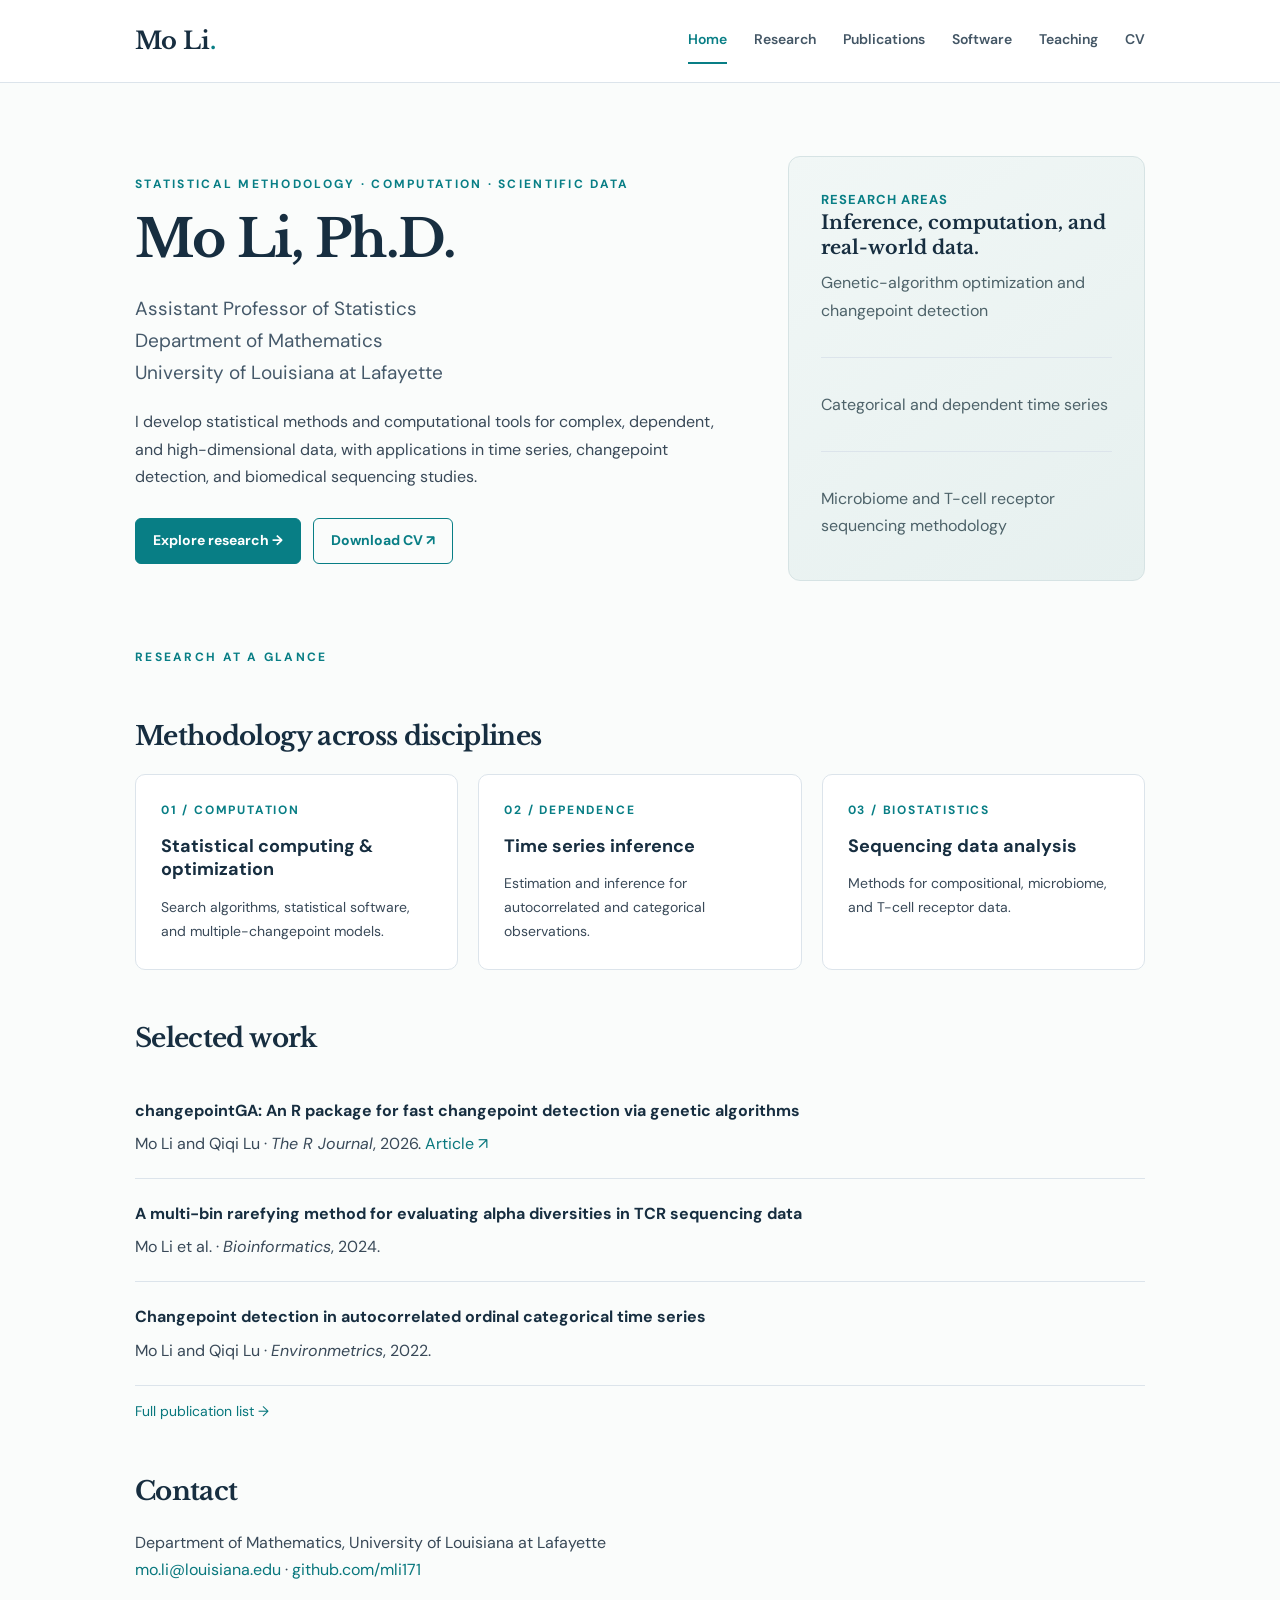
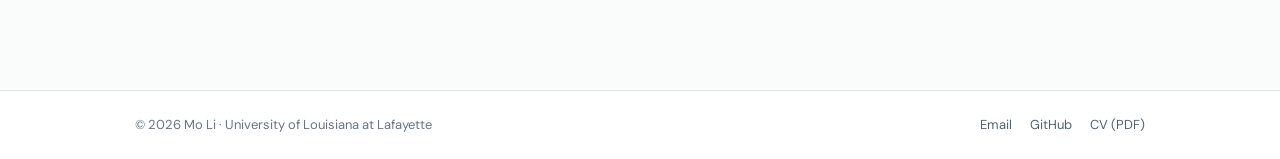
==== index.html @ ffdc17a4 "Add files via upload" ====
<!doctype html><html lang="en"><head><meta charset="utf-8"><meta name="viewport" content="width=device-width, initial-scale=1"><meta name="description" content="Mo Li, Assistant Professor of Statistics, computational statistics, changepoint detection, time series and biostatistics."><meta name="theme-color" content="#152738"><title>Home | Mo Li</title><link rel="stylesheet" href="assets/style.css"></head><body><a class="skip" href="#content">Skip to content</a><header class="site-header"><div class="wrap header-inner"><a class="wordmark" href="index.html">Mo Li<span class="wordmark-dot">.</span></a><nav aria-label="Main navigation"><a href="index.html" aria-current="page" class="active">Home</a><a href="research.html" >Research</a><a href="publications.html" >Publications</a><a href="software.html" >Software</a><a href="teaching.html" >Teaching</a><a href="cv.html" >CV</a></nav></div></header><main id="content" class="wrap main"><section class="hero"><div><div class="eyebrow">Statistical methodology · computation · scientific data</div><h1>Mo Li, Ph.D.</h1><p class="intro">Assistant Professor of Statistics<br>Department of Mathematics<br>University of Louisiana at Lafayette</p><p>I develop statistical methods and computational tools for complex, dependent, and high-dimensional data, with applications in time series, changepoint detection, and biomedical sequencing studies.</p><div class="btn-row"><a class="btn" href="research.html">Explore research →</a><a class="btn btn-outline" href="assets/Mo_Li_CV.pdf">Download CV ↗</a></div></div><aside class="hero-panel"><div class="subtle">Research areas</div><h3>Inference, computation, and real-world data.</h3><p>Genetic-algorithm optimization and changepoint detection</p><hr class="rule"><p>Categorical and dependent time series</p><hr class="rule"><p>Microbiome and T-cell receptor sequencing methodology</p></aside></section><section><div class="eyebrow">Research at a glance</div><h2>Methodology across disciplines</h2><div class="cols"><div class="feature"><p class="index">01 / COMPUTATION</p><h3>Statistical computing & optimization</h3><p>Search algorithms, statistical software, and multiple-changepoint models.</p></div><div class="feature"><p class="index">02 / DEPENDENCE</p><h3>Time series inference</h3><p>Estimation and inference for autocorrelated and categorical observations.</p></div><div class="feature"><p class="index">03 / BIOSTATISTICS</p><h3>Sequencing data analysis</h3><p>Methods for compositional, microbiome, and T-cell receptor data.</p></div></div></section><section><h2>Selected work</h2><div class="paper"><strong>changepointGA: An R package for fast changepoint detection via genetic algorithms</strong><p>Mo Li and Qiqi Lu · <em>The R Journal</em>, 2026. <a href="https://journal.r-project.org/articles/RJ-2026-058/">Article ↗</a></p></div><div class="paper"><strong>A multi-bin rarefying method for evaluating alpha diversities in TCR sequencing data</strong><p>Mo Li et al. · <em>Bioinformatics</em>, 2024.</p></div><div class="paper"><strong>Changepoint detection in autocorrelated ordinal categorical time series</strong><p>Mo Li and Qiqi Lu · <em>Environmetrics</em>, 2022.</p></div><p class="small"><a href="publications.html">Full publication list →</a></p></section><section><h2>Contact</h2><p>Department of Mathematics, University of Louisiana at Lafayette<br><a href="mailto:mo.li@louisiana.edu">mo.li@louisiana.edu</a> · <a href="https://github.com/mli171">github.com/mli171</a></p></section></main><footer class="footer"><div class="wrap footer-inner"><div>© 2026 Mo Li · University of Louisiana at Lafayette</div><div><a href="mailto:mo.li@louisiana.edu">Email</a><a href="https://github.com/mli171">GitHub</a><a href="assets/Mo_Li_CV.pdf">CV (PDF)</a></div></div></footer></body></html>
---- assets/style.css ----
@import url('https://fonts.googleapis.com/css2?family=DM+Sans:wght@400;500;600;700&family=Libre+Baskerville:wght@400;700&display=swap');:root{--ink:#172e40;--body:#394958;--muted:#647588;--line:#dce4eb;--accent:#087e85;--bg:#fafcfb;--pale:#eaf4f3}*{box-sizing:border-box}html{scroll-behavior:smooth}body{margin:0;background:var(--bg);color:var(--body);font-family:'DM Sans',-apple-system,BlinkMacSystemFont,'Segoe UI',sans-serif;line-height:1.7;font-size:16px}a{color:#08777d;text-decoration:none}a:hover{text-decoration:underline}.wrap{max-width:1070px;margin:auto;padding-left:30px;padding-right:30px}.site-header{background:#fff;border-bottom:1px solid var(--line)}.header-inner{display:flex;align-items:center;justify-content:space-between;gap:25px;min-height:82px}.wordmark{font-family:'Libre Baskerville',Georgia,serif;color:var(--ink);font-size:24px;font-weight:bold;white-space:nowrap}.wordmark-dot{color:var(--accent)}nav{display:flex;flex-wrap:wrap;gap:27px}nav a{color:#435665;font-size:14px;font-weight:600;padding:10px 0;border-bottom:2px solid transparent}nav a.active{color:var(--accent);border-color:var(--accent)}.skip{position:absolute;left:-9999px}.skip:focus{left:10px;top:10px;background:white;padding:10px;z-index:5}.main{min-height:70vh;padding-top:68px;padding-bottom:90px}h1,h2,h3{color:var(--ink);line-height:1.3}h1,h2{font-family:'Libre Baskerville',Georgia,serif}h1{font-size:clamp(33px,4.1vw,52px);letter-spacing:-.035em;margin:12px 0 18px}h2{font-size:26px;letter-spacing:-.025em;margin:52px 0 20px}h3{font-size:18px;margin:0 0 7px;font-weight:700}.eyebrow{color:var(--accent);text-transform:uppercase;letter-spacing:.19em;font-size:12px;font-weight:700}.intro{font-size:19px;max-width:740px;color:#45596a}.hero{display:grid;grid-template-columns:1.7fr 1fr;gap:46px;align-items:center;margin:5px 0 66px}.hero-panel{border-radius:12px;border:1px solid #d6e3e4;background:linear-gradient(145deg,#f1f7f6,#e6f0ef);padding:32px}.hero-panel h3{font-family:'Libre Baskerville',Georgia,serif;font-size:19px}.hero-panel p{margin:9px 0;color:#4d6269}.hero-panel .subtle{font-size:13px;letter-spacing:.08em;text-transform:uppercase;color:var(--accent);font-weight:700}.btn-row{display:flex;gap:12px;flex-wrap:wrap;margin-top:28px}.btn{display:inline-block;border:1px solid var(--accent);border-radius:6px;background:var(--accent);color:white;font-weight:700;padding:10px 17px;font-size:14px}.btn:hover{color:white;background:#065b61;text-decoration:none}.btn-outline{background:transparent;color:var(--accent)}.btn-outline:hover{color:white}.cols{display:grid;grid-template-columns:repeat(3,1fr);gap:20px}.feature,.project{background:white;border:1px solid var(--line);border-radius:10px;padding:25px}.feature h3{font-size:18px}.feature p{font-size:14px;margin-bottom:0}.feature .index{color:var(--accent);font-size:12px;letter-spacing:.15em;font-weight:bold;margin:0 0 15px}.paper{padding:21px 0;border-bottom:1px solid var(--line)}.paper:first-child{border-top:1px solid var(--line)}.paper strong{color:var(--ink)}.paper p{margin:6px 0 0}.paper .meta,.meta{color:var(--muted);font-size:14px}.tag{display:inline-block;border:1px solid #c7dddd;color:#236c6b;border-radius:4px;padding:1px 7px;font-size:11px;font-weight:700;vertical-align:middle;letter-spacing:.02em;margin-left:6px}.section-note{max-width:790px}.info-grid{display:grid;grid-template-columns:repeat(2,1fr);gap:18px}.info-grid .project p{margin-bottom:0}.small{font-size:14px}.kicker{border-left:3px solid var(--accent);padding:4px 0 4px 17px;margin:32px 0;color:#405968}.list-clean{padding-left:21px}.list-clean li{margin-bottom:10px}.course-table{width:100%;border-collapse:collapse;text-align:left}.course-table th{color:var(--ink);background:#ecf3f3;font-size:13px}.course-table td,.course-table th{border-bottom:1px solid var(--line);padding:12px 15px;vertical-align:top}.course-table td{font-size:14px}.course-table td:last-child{white-space:nowrap}.footer{border-top:1px solid var(--line);background:white;color:var(--muted);font-size:13px}.footer-inner{display:flex;justify-content:space-between;gap:20px;flex-wrap:wrap;padding-top:23px;padding-bottom:23px}.footer-inner>div:last-child{display:flex;gap:18px}.footer a{color:#4e6474}.rule{border:0;border-top:1px solid var(--line);margin:33px 0}.callout{border-left:3px solid var(--accent);padding:10px 18px;background:var(--pale);font-size:14px}.overline{font-weight:700;color:var(--ink);margin-bottom:0}.page-title{margin-bottom:12px}article{max-width:850px}@media(max-width:790px){.header-inner{display:block;padding-top:18px;padding-bottom:8px}.header-inner nav{gap:15px;margin-top:10px}.hero{grid-template-columns:1fr}.cols{grid-template-columns:1fr}.info-grid{grid-template-columns:1fr}.main{padding-top:42px}.wrap{padding-left:20px;padding-right:20px}.footer-inner{display:block}.footer-inner>div:last-child{margin-top:8px}.course-table td,.course-table th{padding:9px 7px}.hero{gap:18px}}@media print{nav,.footer,.btn-row{display:none}.main{padding-top:20px}}
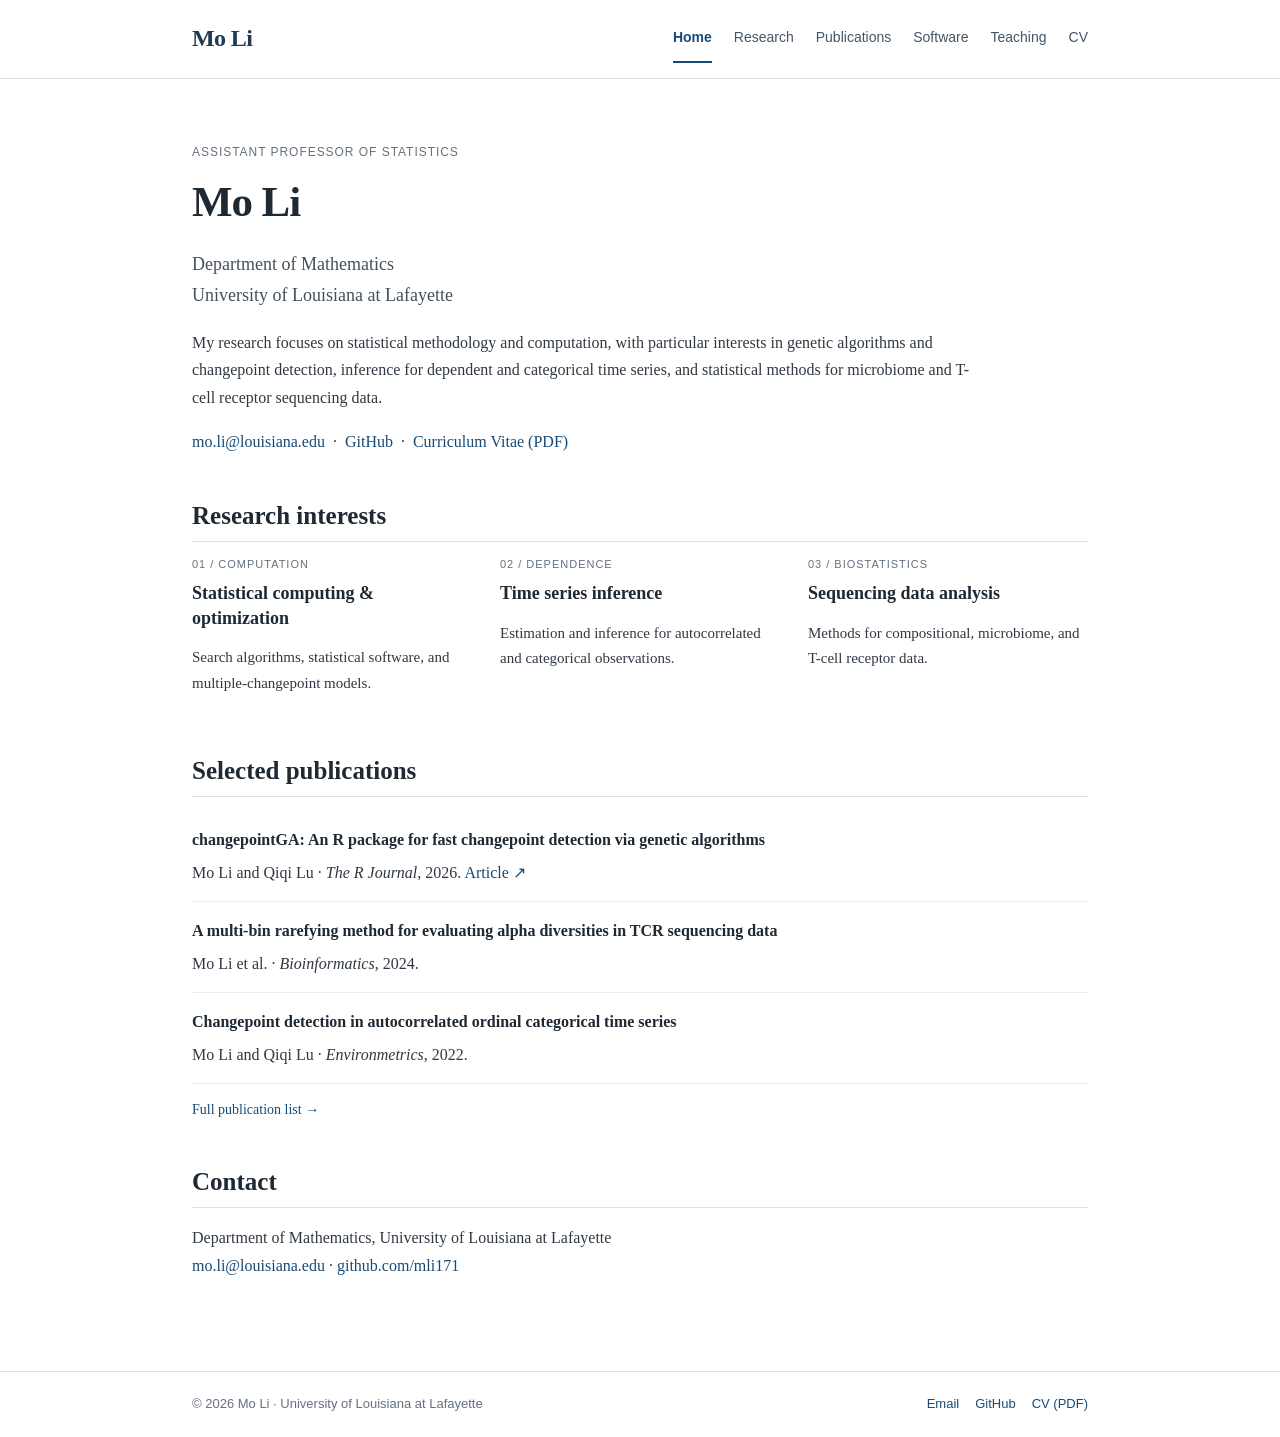
==== commit 95ee5402: "Add files via upload" ====
--- a/index.html
+++ b/index.html
@@ -1 +1 @@
-<!doctype html><html lang="en"><head><meta charset="utf-8"><meta name="viewport" content="width=device-width, initial-scale=1"><meta name="description" content="Mo Li, Assistant Professor of Statistics, computational statistics, changepoint detection, time series and biostatistics."><meta name="theme-color" content="#152738"><title>Home | Mo Li</title><link rel="stylesheet" href="assets/style.css"></head><body><a class="skip" href="#content">Skip to content</a><header class="site-header"><div class="wrap header-inner"><a class="wordmark" href="index.html">Mo Li<span class="wordmark-dot">.</span></a><nav aria-label="Main navigation"><a href="index.html" aria-current="page" class="active">Home</a><a href="research.html" >Research</a><a href="publications.html" >Publications</a><a href="software.html" >Software</a><a href="teaching.html" >Teaching</a><a href="cv.html" >CV</a></nav></div></header><main id="content" class="wrap main"><section class="hero"><div><div class="eyebrow">Statistical methodology · computation · scientific data</div><h1>Mo Li, Ph.D.</h1><p class="intro">Assistant Professor of Statistics<br>Department of Mathematics<br>University of Louisiana at Lafayette</p><p>I develop statistical methods and computational tools for complex, dependent, and high-dimensional data, with applications in time series, changepoint detection, and biomedical sequencing studies.</p><div class="btn-row"><a class="btn" href="research.html">Explore research →</a><a class="btn btn-outline" href="assets/Mo_Li_CV.pdf">Download CV ↗</a></div></div><aside class="hero-panel"><div class="subtle">Research areas</div><h3>Inference, computation, and real-world data.</h3><p>Genetic-algorithm optimization and changepoint detection</p><hr class="rule"><p>Categorical and dependent time series</p><hr class="rule"><p>Microbiome and T-cell receptor sequencing methodology</p></aside></section><section><div class="eyebrow">Research at a glance</div><h2>Methodology across disciplines</h2><div class="cols"><div class="feature"><p class="index">01 / COMPUTATION</p><h3>Statistical computing & optimization</h3><p>Search algorithms, statistical software, and multiple-changepoint models.</p></div><div class="feature"><p class="index">02 / DEPENDENCE</p><h3>Time series inference</h3><p>Estimation and inference for autocorrelated and categorical observations.</p></div><div class="feature"><p class="index">03 / BIOSTATISTICS</p><h3>Sequencing data analysis</h3><p>Methods for compositional, microbiome, and T-cell receptor data.</p></div></div></section><section><h2>Selected work</h2><div class="paper"><strong>changepointGA: An R package for fast changepoint detection via genetic algorithms</strong><p>Mo Li and Qiqi Lu · <em>The R Journal</em>, 2026. <a href="https://journal.r-project.org/articles/RJ-2026-058/">Article ↗</a></p></div><div class="paper"><strong>A multi-bin rarefying method for evaluating alpha diversities in TCR sequencing data</strong><p>Mo Li et al. · <em>Bioinformatics</em>, 2024.</p></div><div class="paper"><strong>Changepoint detection in autocorrelated ordinal categorical time series</strong><p>Mo Li and Qiqi Lu · <em>Environmetrics</em>, 2022.</p></div><p class="small"><a href="publications.html">Full publication list →</a></p></section><section><h2>Contact</h2><p>Department of Mathematics, University of Louisiana at Lafayette<br><a href="mailto:mo.li@louisiana.edu">mo.li@louisiana.edu</a> · <a href="https://github.com/mli171">github.com/mli171</a></p></section></main><footer class="footer"><div class="wrap footer-inner"><div>© 2026 Mo Li · University of Louisiana at Lafayette</div><div><a href="mailto:mo.li@louisiana.edu">Email</a><a href="https://github.com/mli171">GitHub</a><a href="assets/Mo_Li_CV.pdf">CV (PDF)</a></div></div></footer></body></html>+<!doctype html><html lang="en"><head><meta charset="utf-8"><meta name="viewport" content="width=device-width, initial-scale=1"><meta name="description" content="Mo Li, Assistant Professor of Statistics, computational statistics, changepoint detection, time series and biostatistics."><meta name="theme-color" content="#ffffff"><title>Home | Mo Li</title><link rel="stylesheet" href="assets/style.css"></head><body><a class="skip" href="#content">Skip to content</a><header class="site-header"><div class="wrap header-inner"><a class="wordmark" href="index.html">Mo Li<span class="wordmark-dot">.</span></a><nav aria-label="Main navigation"><a href="index.html" aria-current="page" class="active">Home</a><a href="research.html" >Research</a><a href="publications.html" >Publications</a><a href="software.html" >Software</a><a href="teaching.html" >Teaching</a><a href="cv.html" >CV</a></nav></div></header><main id="content" class="wrap main"><section class="hero"><p class="eyebrow">Assistant Professor of Statistics</p><h1>Mo Li</h1><p class="intro">Department of Mathematics<br>University of Louisiana at Lafayette</p><p>My research focuses on statistical methodology and computation, with particular interests in genetic algorithms and changepoint detection, inference for dependent and categorical time series, and statistical methods for microbiome and T-cell receptor sequencing data.</p><p><a href="mailto:mo.li@louisiana.edu">mo.li@louisiana.edu</a> &nbsp;·&nbsp; <a href="https://github.com/mli171">GitHub</a> &nbsp;·&nbsp; <a href="assets/Mo_Li_CV.pdf">Curriculum Vitae (PDF)</a></p></section><section><h2>Research interests</h2><div class="cols"><div class="feature"><p class="index">01 / COMPUTATION</p><h3>Statistical computing & optimization</h3><p>Search algorithms, statistical software, and multiple-changepoint models.</p></div><div class="feature"><p class="index">02 / DEPENDENCE</p><h3>Time series inference</h3><p>Estimation and inference for autocorrelated and categorical observations.</p></div><div class="feature"><p class="index">03 / BIOSTATISTICS</p><h3>Sequencing data analysis</h3><p>Methods for compositional, microbiome, and T-cell receptor data.</p></div></div></section><section><h2>Selected publications</h2><div class="paper"><strong>changepointGA: An R package for fast changepoint detection via genetic algorithms</strong><p>Mo Li and Qiqi Lu · <em>The R Journal</em>, 2026. <a href="https://journal.r-project.org/articles/RJ-2026-058/">Article ↗</a></p></div><div class="paper"><strong>A multi-bin rarefying method for evaluating alpha diversities in TCR sequencing data</strong><p>Mo Li et al. · <em>Bioinformatics</em>, 2024.</p></div><div class="paper"><strong>Changepoint detection in autocorrelated ordinal categorical time series</strong><p>Mo Li and Qiqi Lu · <em>Environmetrics</em>, 2022.</p></div><p class="small"><a href="publications.html">Full publication list →</a></p></section><section><h2>Contact</h2><p>Department of Mathematics, University of Louisiana at Lafayette<br><a href="mailto:mo.li@louisiana.edu">mo.li@louisiana.edu</a> · <a href="https://github.com/mli171">github.com/mli171</a></p></section></main><footer class="footer"><div class="wrap footer-inner"><div>© 2026 Mo Li · University of Louisiana at Lafayette</div><div><a href="mailto:mo.li@louisiana.edu">Email</a><a href="https://github.com/mli171">GitHub</a><a href="assets/Mo_Li_CV.pdf">CV (PDF)</a></div></div></footer></body></html>
--- a/assets/style.css
+++ b/assets/style.css
@@ -1 +1,3 @@
-@import url('https://fonts.googleapis.com/css2?family=DM+Sans:wght@400;500;600;700&family=Libre+Baskerville:wght@400;700&display=swap');:root{--ink:#172e40;--body:#394958;--muted:#647588;--line:#dce4eb;--accent:#087e85;--bg:#fafcfb;--pale:#eaf4f3}*{box-sizing:border-box}html{scroll-behavior:smooth}body{margin:0;background:var(--bg);color:var(--body);font-family:'DM Sans',-apple-system,BlinkMacSystemFont,'Segoe UI',sans-serif;line-height:1.7;font-size:16px}a{color:#08777d;text-decoration:none}a:hover{text-decoration:underline}.wrap{max-width:1070px;margin:auto;padding-left:30px;padding-right:30px}.site-header{background:#fff;border-bottom:1px solid var(--line)}.header-inner{display:flex;align-items:center;justify-content:space-between;gap:25px;min-height:82px}.wordmark{font-family:'Libre Baskerville',Georgia,serif;color:var(--ink);font-size:24px;font-weight:bold;white-space:nowrap}.wordmark-dot{color:var(--accent)}nav{display:flex;flex-wrap:wrap;gap:27px}nav a{color:#435665;font-size:14px;font-weight:600;padding:10px 0;border-bottom:2px solid transparent}nav a.active{color:var(--accent);border-color:var(--accent)}.skip{position:absolute;left:-9999px}.skip:focus{left:10px;top:10px;background:white;padding:10px;z-index:5}.main{min-height:70vh;padding-top:68px;padding-bottom:90px}h1,h2,h3{color:var(--ink);line-height:1.3}h1,h2{font-family:'Libre Baskerville',Georgia,serif}h1{font-size:clamp(33px,4.1vw,52px);letter-spacing:-.035em;margin:12px 0 18px}h2{font-size:26px;letter-spacing:-.025em;margin:52px 0 20px}h3{font-size:18px;margin:0 0 7px;font-weight:700}.eyebrow{color:var(--accent);text-transform:uppercase;letter-spacing:.19em;font-size:12px;font-weight:700}.intro{font-size:19px;max-width:740px;color:#45596a}.hero{display:grid;grid-template-columns:1.7fr 1fr;gap:46px;align-items:center;margin:5px 0 66px}.hero-panel{border-radius:12px;border:1px solid #d6e3e4;background:linear-gradient(145deg,#f1f7f6,#e6f0ef);padding:32px}.hero-panel h3{font-family:'Libre Baskerville',Georgia,serif;font-size:19px}.hero-panel p{margin:9px 0;color:#4d6269}.hero-panel .subtle{font-size:13px;letter-spacing:.08em;text-transform:uppercase;color:var(--accent);font-weight:700}.btn-row{display:flex;gap:12px;flex-wrap:wrap;margin-top:28px}.btn{display:inline-block;border:1px solid var(--accent);border-radius:6px;background:var(--accent);color:white;font-weight:700;padding:10px 17px;font-size:14px}.btn:hover{color:white;background:#065b61;text-decoration:none}.btn-outline{background:transparent;color:var(--accent)}.btn-outline:hover{color:white}.cols{display:grid;grid-template-columns:repeat(3,1fr);gap:20px}.feature,.project{background:white;border:1px solid var(--line);border-radius:10px;padding:25px}.feature h3{font-size:18px}.feature p{font-size:14px;margin-bottom:0}.feature .index{color:var(--accent);font-size:12px;letter-spacing:.15em;font-weight:bold;margin:0 0 15px}.paper{padding:21px 0;border-bottom:1px solid var(--line)}.paper:first-child{border-top:1px solid var(--line)}.paper strong{color:var(--ink)}.paper p{margin:6px 0 0}.paper .meta,.meta{color:var(--muted);font-size:14px}.tag{display:inline-block;border:1px solid #c7dddd;color:#236c6b;border-radius:4px;padding:1px 7px;font-size:11px;font-weight:700;vertical-align:middle;letter-spacing:.02em;margin-left:6px}.section-note{max-width:790px}.info-grid{display:grid;grid-template-columns:repeat(2,1fr);gap:18px}.info-grid .project p{margin-bottom:0}.small{font-size:14px}.kicker{border-left:3px solid var(--accent);padding:4px 0 4px 17px;margin:32px 0;color:#405968}.list-clean{padding-left:21px}.list-clean li{margin-bottom:10px}.course-table{width:100%;border-collapse:collapse;text-align:left}.course-table th{color:var(--ink);background:#ecf3f3;font-size:13px}.course-table td,.course-table th{border-bottom:1px solid var(--line);padding:12px 15px;vertical-align:top}.course-table td{font-size:14px}.course-table td:last-child{white-space:nowrap}.footer{border-top:1px solid var(--line);background:white;color:var(--muted);font-size:13px}.footer-inner{display:flex;justify-content:space-between;gap:20px;flex-wrap:wrap;padding-top:23px;padding-bottom:23px}.footer-inner>div:last-child{display:flex;gap:18px}.footer a{color:#4e6474}.rule{border:0;border-top:1px solid var(--line);margin:33px 0}.callout{border-left:3px solid var(--accent);padding:10px 18px;background:var(--pale);font-size:14px}.overline{font-weight:700;color:var(--ink);margin-bottom:0}.page-title{margin-bottom:12px}article{max-width:850px}@media(max-width:790px){.header-inner{display:block;padding-top:18px;padding-bottom:8px}.header-inner nav{gap:15px;margin-top:10px}.hero{grid-template-columns:1fr}.cols{grid-template-columns:1fr}.info-grid{grid-template-columns:1fr}.main{padding-top:42px}.wrap{padding-left:20px;padding-right:20px}.footer-inner{display:block}.footer-inner>div:last-child{margin-top:8px}.course-table td,.course-table th{padding:9px 7px}.hero{gap:18px}}@media print{nav,.footer,.btn-row{display:none}.main{padding-top:20px}}
+/* Classic, typography-first academic faculty homepage. No frameworks or external fonts. */
+:root{--ink:#1e2933;--text:#303943;--muted:#65717e;--line:#dee3e8;--link:#174b77;--bg:#fff}
+*{box-sizing:border-box}html{scroll-behavior:smooth}body{margin:0;background:var(--bg);color:var(--text);font:16px/1.72 Georgia,"Times New Roman",serif}a{color:var(--link);text-decoration:none}a:hover{text-decoration:underline}a:focus-visible{outline:2px solid #234f78;outline-offset:3px}.wrap{max-width:960px;margin:auto;padding:0 32px}.site-header{background:#fff;border-bottom:1px solid var(--line)}.header-inner{display:flex;align-items:center;justify-content:space-between;gap:24px;min-height:78px}.wordmark{font:600 24px/1.3 Georgia,serif;letter-spacing:-.025em;color:#203b53}.wordmark-dot{display:none}nav{display:flex;flex-wrap:wrap;gap:22px}nav a{font:14px/1.4 -apple-system,BlinkMacSystemFont,"Segoe UI",Arial,sans-serif;color:#455666;padding:13px 0;border-bottom:2px solid transparent}nav a.active{color:var(--link);border-color:var(--link);font-weight:600}.skip{position:absolute;left:-9999px}.skip:focus{left:12px;top:12px;padding:8px;background:#fff;z-index:2}.main{min-height:70vh;padding-top:52px;padding-bottom:76px}h1,h2,h3{color:var(--ink);font-family:Georgia,"Times New Roman",serif;font-weight:600;line-height:1.35}h1{font-size:39px;letter-spacing:-.025em;margin:4px 0 14px}h2{font-size:25px;margin:43px 0 14px;padding-bottom:8px;border-bottom:1px solid var(--line)}h3{font-size:18px;margin:0 0 8px}.eyebrow{color:var(--muted);font:12px/1.5 -apple-system,BlinkMacSystemFont,"Segoe UI",Arial,sans-serif;letter-spacing:.08em;text-transform:uppercase}.intro{font-size:18px;color:#43515d;max-width:780px}.hero{display:block;margin:0 0 44px;max-width:790px}.hero h1{font-size:43px}.hero p{max-width:780px}.hero-panel{margin-top:25px;border:0;border-top:1px solid var(--line);border-radius:0;background:transparent;padding:18px 0 0}.hero-panel h3{font-size:18px}.hero-panel p{display:inline;margin-right:14px;font-size:14px}.hero-panel p:not(:last-child):after{content:" · ";color:#999;margin-left:14px}.hero-panel .subtle{display:none}.hero-panel .rule{display:none}.btn-row{display:flex;flex-wrap:wrap;gap:18px;margin-top:20px}.btn{display:inline-block;border:0;border-bottom:1px solid var(--link);border-radius:0;background:transparent;color:var(--link);font:15px/1.6 -apple-system,BlinkMacSystemFont,"Segoe UI",Arial,sans-serif;padding:0 0 2px}.btn:hover,.btn-outline:hover{background:transparent;color:var(--link)}.cols{display:grid;grid-template-columns:repeat(3,1fr);gap:28px}.feature,.project{border:0;border-radius:0;background:transparent;padding:0}.feature h3{font-size:18px}.feature p,.project p{font-size:15px}.feature .index{color:var(--muted);font:11px/1.5 -apple-system,BlinkMacSystemFont,"Segoe UI",Arial,sans-serif;letter-spacing:.09em;margin:0 0 9px}.paper{padding:15px 0;border-bottom:1px solid #e9ecf0}.paper:first-child{border-top:0}.paper strong{color:var(--ink);font-weight:600}.paper p{margin:5px 0 0}.meta,.paper .meta,.small{font-size:14px;color:var(--muted)}.tag{display:inline;border:0;border-radius:0;color:var(--muted);font:italic 13px Georgia,serif;margin-left:8px}.section-note{max-width:790px}.info-grid{display:grid;grid-template-columns:1fr 1fr;gap:32px 42px}.info-grid .project{border-bottom:1px solid var(--line);padding-bottom:20px}.info-grid .project h2{font-size:20px;border:0;margin:10px 0 8px;padding:0}.kicker{border-left:2px solid #bbc6cf;padding:3px 0 3px 16px;margin:28px 0}.list-clean{padding-left:22px}.list-clean li{margin-bottom:8px}.course-table{width:100%;border-collapse:collapse;text-align:left}.course-table th{font:600 13px -apple-system,BlinkMacSystemFont,"Segoe UI",Arial,sans-serif;color:var(--ink);background:#f7f8f9}.course-table td,.course-table th{border-bottom:1px solid var(--line);padding:11px 10px;vertical-align:top}.course-table td{font-size:14px}.course-table td:last-child{white-space:nowrap}.footer{border-top:1px solid var(--line);background:white;color:var(--muted);font:13px/1.6 -apple-system,BlinkMacSystemFont,"Segoe UI",Arial,sans-serif}.footer-inner{display:flex;justify-content:space-between;gap:20px;flex-wrap:wrap;padding-top:22px;padding-bottom:22px}.footer-inner>div:last-child{display:flex;gap:16px}.rule{border:0;border-top:1px solid var(--line);margin:24px 0}.callout{border-left:2px solid #9eaebb;padding:8px 16px;background:transparent;font-size:14px}.overline{font-weight:600;color:var(--ink)}article{max-width:850px}.page-title{margin-bottom:12px}@media(max-width:750px){.wrap{padding:0 20px}.header-inner{display:block;padding-top:18px;padding-bottom:10px}.header-inner nav{gap:14px;margin-top:9px}.main{padding-top:35px}.hero h1{font-size:36px}.cols,.info-grid{grid-template-columns:1fr;gap:19px}.course-table td,.course-table th{padding:8px 5px;font-size:12px}.footer-inner{display:block}.footer-inner>div:last-child{margin-top:8px}}@media print{nav,.footer,.btn-row{display:none}.main{padding-top:10px}}
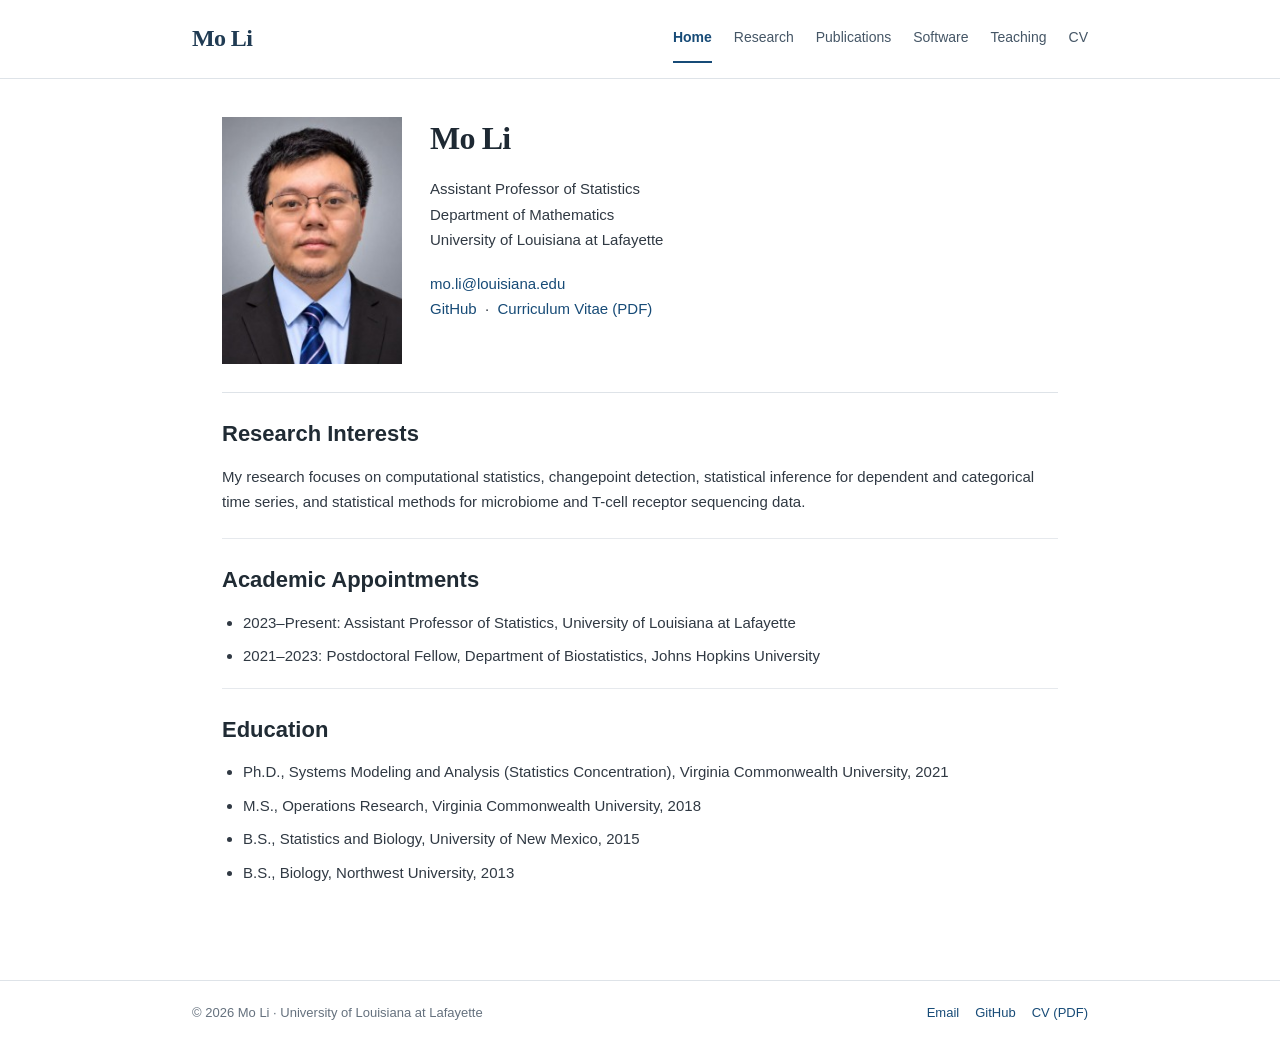
==== commit 214aacc1: "Add files via upload" ====
--- a/index.html
+++ b/index.html
@@ -1 +1,29 @@
-<!doctype html><html lang="en"><head><meta charset="utf-8"><meta name="viewport" content="width=device-width, initial-scale=1"><meta name="description" content="Mo Li, Assistant Professor of Statistics, computational statistics, changepoint detection, time series and biostatistics."><meta name="theme-color" content="#ffffff"><title>Home | Mo Li</title><link rel="stylesheet" href="assets/style.css"></head><body><a class="skip" href="#content">Skip to content</a><header class="site-header"><div class="wrap header-inner"><a class="wordmark" href="index.html">Mo Li<span class="wordmark-dot">.</span></a><nav aria-label="Main navigation"><a href="index.html" aria-current="page" class="active">Home</a><a href="research.html" >Research</a><a href="publications.html" >Publications</a><a href="software.html" >Software</a><a href="teaching.html" >Teaching</a><a href="cv.html" >CV</a></nav></div></header><main id="content" class="wrap main"><section class="hero"><p class="eyebrow">Assistant Professor of Statistics</p><h1>Mo Li</h1><p class="intro">Department of Mathematics<br>University of Louisiana at Lafayette</p><p>My research focuses on statistical methodology and computation, with particular interests in genetic algorithms and changepoint detection, inference for dependent and categorical time series, and statistical methods for microbiome and T-cell receptor sequencing data.</p><p><a href="mailto:mo.li@louisiana.edu">mo.li@louisiana.edu</a> &nbsp;·&nbsp; <a href="https://github.com/mli171">GitHub</a> &nbsp;·&nbsp; <a href="assets/Mo_Li_CV.pdf">Curriculum Vitae (PDF)</a></p></section><section><h2>Research interests</h2><div class="cols"><div class="feature"><p class="index">01 / COMPUTATION</p><h3>Statistical computing & optimization</h3><p>Search algorithms, statistical software, and multiple-changepoint models.</p></div><div class="feature"><p class="index">02 / DEPENDENCE</p><h3>Time series inference</h3><p>Estimation and inference for autocorrelated and categorical observations.</p></div><div class="feature"><p class="index">03 / BIOSTATISTICS</p><h3>Sequencing data analysis</h3><p>Methods for compositional, microbiome, and T-cell receptor data.</p></div></div></section><section><h2>Selected publications</h2><div class="paper"><strong>changepointGA: An R package for fast changepoint detection via genetic algorithms</strong><p>Mo Li and Qiqi Lu · <em>The R Journal</em>, 2026. <a href="https://journal.r-project.org/articles/RJ-2026-058/">Article ↗</a></p></div><div class="paper"><strong>A multi-bin rarefying method for evaluating alpha diversities in TCR sequencing data</strong><p>Mo Li et al. · <em>Bioinformatics</em>, 2024.</p></div><div class="paper"><strong>Changepoint detection in autocorrelated ordinal categorical time series</strong><p>Mo Li and Qiqi Lu · <em>Environmetrics</em>, 2022.</p></div><p class="small"><a href="publications.html">Full publication list →</a></p></section><section><h2>Contact</h2><p>Department of Mathematics, University of Louisiana at Lafayette<br><a href="mailto:mo.li@louisiana.edu">mo.li@louisiana.edu</a> · <a href="https://github.com/mli171">github.com/mli171</a></p></section></main><footer class="footer"><div class="wrap footer-inner"><div>© 2026 Mo Li · University of Louisiana at Lafayette</div><div><a href="mailto:mo.li@louisiana.edu">Email</a><a href="https://github.com/mli171">GitHub</a><a href="assets/Mo_Li_CV.pdf">CV (PDF)</a></div></div></footer></body></html>+<!doctype html><html lang="en"><head><meta charset="utf-8"><meta name="viewport" content="width=device-width, initial-scale=1"><meta name="description" content="Mo Li, Assistant Professor of Statistics, computational statistics, changepoint detection, time series and biostatistics."><meta name="theme-color" content="#ffffff"><title>Home | Mo Li</title><link rel="stylesheet" href="assets/style.css"></head><body><a class="skip" href="#content">Skip to content</a><header class="site-header"><div class="wrap header-inner"><a class="wordmark" href="index.html">Mo Li<span class="wordmark-dot">.</span></a><nav aria-label="Main navigation"><a href="index.html" aria-current="page" class="active">Home</a><a href="research.html" >Research</a><a href="publications.html" >Publications</a><a href="software.html" >Software</a><a href="teaching.html" >Teaching</a><a href="cv.html" >CV</a></nav></div></header><main id="content" class="wrap main faculty-home">
+<section class="faculty-intro">
+  <img class="faculty-photo" src="assets/profile.jpg" alt="Portrait of Mo Li" width="180" height="247">
+  <div class="faculty-profile">
+    <h1>Mo Li</h1>
+    <p>Assistant Professor of Statistics<br>
+       Department of Mathematics<br>
+       University of Louisiana at Lafayette</p>
+    <p><a href="mailto:mo.li@louisiana.edu">mo.li@louisiana.edu</a><br>
+       <a href="https://github.com/mli171">GitHub</a> &nbsp;·&nbsp;
+       <a href="assets/Mo_Li_CV.pdf">Curriculum Vitae (PDF)</a></p>
+  </div>
+</section>
+<section><h2>Research Interests</h2>
+<p>My research focuses on computational statistics, changepoint detection, statistical inference for dependent and categorical time series, and statistical methods for microbiome and T-cell receptor sequencing data.</p>
+</section>
+<section><h2>Academic Appointments</h2>
+<ul>
+<li>2023–Present: Assistant Professor of Statistics, University of Louisiana at Lafayette</li>
+<li>2021–2023: Postdoctoral Fellow, Department of Biostatistics, Johns Hopkins University</li>
+</ul></section>
+<section><h2>Education</h2>
+<ul>
+<li>Ph.D., Systems Modeling and Analysis (Statistics Concentration), Virginia Commonwealth University, 2021</li>
+<li>M.S., Operations Research, Virginia Commonwealth University, 2018</li>
+<li>B.S., Statistics and Biology, University of New Mexico, 2015</li>
+<li>B.S., Biology, Northwest University, 2013</li>
+</ul></section>
+</main><footer class="footer"><div class="wrap footer-inner"><div>© 2026 Mo Li · University of Louisiana at Lafayette</div><div><a href="mailto:mo.li@louisiana.edu">Email</a><a href="https://github.com/mli171">GitHub</a><a href="assets/Mo_Li_CV.pdf">CV (PDF)</a></div></div></footer></body></html>
--- a/assets/style.css
+++ b/assets/style.css
@@ -1,3 +1,19 @@
 /* Classic, typography-first academic faculty homepage. No frameworks or external fonts. */
 :root{--ink:#1e2933;--text:#303943;--muted:#65717e;--line:#dee3e8;--link:#174b77;--bg:#fff}
 *{box-sizing:border-box}html{scroll-behavior:smooth}body{margin:0;background:var(--bg);color:var(--text);font:16px/1.72 Georgia,"Times New Roman",serif}a{color:var(--link);text-decoration:none}a:hover{text-decoration:underline}a:focus-visible{outline:2px solid #234f78;outline-offset:3px}.wrap{max-width:960px;margin:auto;padding:0 32px}.site-header{background:#fff;border-bottom:1px solid var(--line)}.header-inner{display:flex;align-items:center;justify-content:space-between;gap:24px;min-height:78px}.wordmark{font:600 24px/1.3 Georgia,serif;letter-spacing:-.025em;color:#203b53}.wordmark-dot{display:none}nav{display:flex;flex-wrap:wrap;gap:22px}nav a{font:14px/1.4 -apple-system,BlinkMacSystemFont,"Segoe UI",Arial,sans-serif;color:#455666;padding:13px 0;border-bottom:2px solid transparent}nav a.active{color:var(--link);border-color:var(--link);font-weight:600}.skip{position:absolute;left:-9999px}.skip:focus{left:12px;top:12px;padding:8px;background:#fff;z-index:2}.main{min-height:70vh;padding-top:52px;padding-bottom:76px}h1,h2,h3{color:var(--ink);font-family:Georgia,"Times New Roman",serif;font-weight:600;line-height:1.35}h1{font-size:39px;letter-spacing:-.025em;margin:4px 0 14px}h2{font-size:25px;margin:43px 0 14px;padding-bottom:8px;border-bottom:1px solid var(--line)}h3{font-size:18px;margin:0 0 8px}.eyebrow{color:var(--muted);font:12px/1.5 -apple-system,BlinkMacSystemFont,"Segoe UI",Arial,sans-serif;letter-spacing:.08em;text-transform:uppercase}.intro{font-size:18px;color:#43515d;max-width:780px}.hero{display:block;margin:0 0 44px;max-width:790px}.hero h1{font-size:43px}.hero p{max-width:780px}.hero-panel{margin-top:25px;border:0;border-top:1px solid var(--line);border-radius:0;background:transparent;padding:18px 0 0}.hero-panel h3{font-size:18px}.hero-panel p{display:inline;margin-right:14px;font-size:14px}.hero-panel p:not(:last-child):after{content:" · ";color:#999;margin-left:14px}.hero-panel .subtle{display:none}.hero-panel .rule{display:none}.btn-row{display:flex;flex-wrap:wrap;gap:18px;margin-top:20px}.btn{display:inline-block;border:0;border-bottom:1px solid var(--link);border-radius:0;background:transparent;color:var(--link);font:15px/1.6 -apple-system,BlinkMacSystemFont,"Segoe UI",Arial,sans-serif;padding:0 0 2px}.btn:hover,.btn-outline:hover{background:transparent;color:var(--link)}.cols{display:grid;grid-template-columns:repeat(3,1fr);gap:28px}.feature,.project{border:0;border-radius:0;background:transparent;padding:0}.feature h3{font-size:18px}.feature p,.project p{font-size:15px}.feature .index{color:var(--muted);font:11px/1.5 -apple-system,BlinkMacSystemFont,"Segoe UI",Arial,sans-serif;letter-spacing:.09em;margin:0 0 9px}.paper{padding:15px 0;border-bottom:1px solid #e9ecf0}.paper:first-child{border-top:0}.paper strong{color:var(--ink);font-weight:600}.paper p{margin:5px 0 0}.meta,.paper .meta,.small{font-size:14px;color:var(--muted)}.tag{display:inline;border:0;border-radius:0;color:var(--muted);font:italic 13px Georgia,serif;margin-left:8px}.section-note{max-width:790px}.info-grid{display:grid;grid-template-columns:1fr 1fr;gap:32px 42px}.info-grid .project{border-bottom:1px solid var(--line);padding-bottom:20px}.info-grid .project h2{font-size:20px;border:0;margin:10px 0 8px;padding:0}.kicker{border-left:2px solid #bbc6cf;padding:3px 0 3px 16px;margin:28px 0}.list-clean{padding-left:22px}.list-clean li{margin-bottom:8px}.course-table{width:100%;border-collapse:collapse;text-align:left}.course-table th{font:600 13px -apple-system,BlinkMacSystemFont,"Segoe UI",Arial,sans-serif;color:var(--ink);background:#f7f8f9}.course-table td,.course-table th{border-bottom:1px solid var(--line);padding:11px 10px;vertical-align:top}.course-table td{font-size:14px}.course-table td:last-child{white-space:nowrap}.footer{border-top:1px solid var(--line);background:white;color:var(--muted);font:13px/1.6 -apple-system,BlinkMacSystemFont,"Segoe UI",Arial,sans-serif}.footer-inner{display:flex;justify-content:space-between;gap:20px;flex-wrap:wrap;padding-top:22px;padding-bottom:22px}.footer-inner>div:last-child{display:flex;gap:16px}.rule{border:0;border-top:1px solid var(--line);margin:24px 0}.callout{border-left:2px solid #9eaebb;padding:8px 16px;background:transparent;font-size:14px}.overline{font-weight:600;color:var(--ink)}article{max-width:850px}.page-title{margin-bottom:12px}@media(max-width:750px){.wrap{padding:0 20px}.header-inner{display:block;padding-top:18px;padding-bottom:10px}.header-inner nav{gap:14px;margin-top:9px}.main{padding-top:35px}.hero h1{font-size:36px}.cols,.info-grid{grid-template-columns:1fr;gap:19px}.course-table td,.course-table th{padding:8px 5px;font-size:12px}.footer-inner{display:block}.footer-inner>div:last-child{margin-top:8px}}@media print{nav,.footer,.btn-row{display:none}.main{padding-top:10px}}
+
+/* Minimal home page */
+.minimal-home{max-width:850px;min-height:65vh}.minimal-home h1{margin-top:0}.minimal-home .intro{font-size:17px}.minimal-home h2{font-size:21px;margin-top:31px}.minimal-home ul{padding-left:22px}.minimal-home li{margin:5px 0}
+
+/* Simple faculty homepage in the style of a traditional university site */
+.faculty-home{max-width:900px;padding-top:38px;font-family:Arial,Helvetica,sans-serif;font-size:15px;line-height:1.7}
+.faculty-home .faculty-intro{display:flex;align-items:flex-start;gap:28px;padding-bottom:28px;border-bottom:1px solid var(--line)}
+.faculty-photo{width:180px;height:auto;object-fit:cover;flex:none}
+.faculty-profile h1{font-family:Georgia,"Times New Roman",serif;font-size:32px;margin:0 0 16px}
+.faculty-profile p{margin:0 0 18px}
+.faculty-home section:not(:first-child){padding:11px 0 8px;border-bottom:1px solid #e6e9ed}
+.faculty-home section:last-child{border-bottom:0}
+.faculty-home h2{font-family:Arial,Helvetica,sans-serif;font-size:22px;letter-spacing:0;margin:15px 0 15px;padding:0;border:0;color:#202b34}
+.faculty-home ul{padding-left:21px;margin:0 0 11px}
+.faculty-home li{margin:0 0 8px}
+@media(max-width:600px){.faculty-home .faculty-intro{gap:18px}.faculty-photo{width:110px}.faculty-profile h1{font-size:28px}.faculty-home{font-size:14px}.faculty-home h2{font-size:20px}}
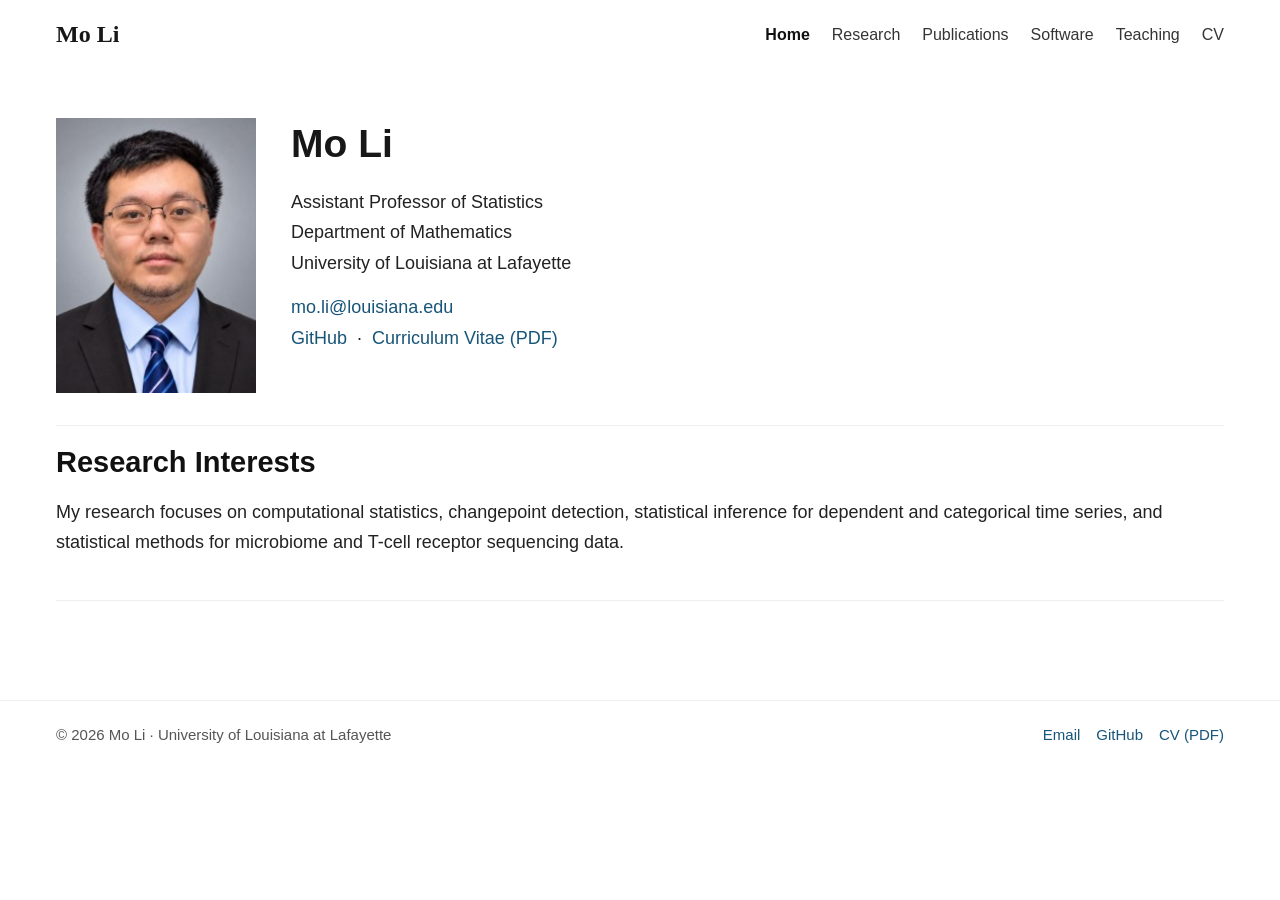
==== commit cf5b4dd3: "Add files via upload" ====
--- a/index.html
+++ b/index.html
@@ -14,16 +14,5 @@
 <section><h2>Research Interests</h2>
 <p>My research focuses on computational statistics, changepoint detection, statistical inference for dependent and categorical time series, and statistical methods for microbiome and T-cell receptor sequencing data.</p>
 </section>
-<section><h2>Academic Appointments</h2>
-<ul>
-<li>2023–Present: Assistant Professor of Statistics, University of Louisiana at Lafayette</li>
-<li>2021–2023: Postdoctoral Fellow, Department of Biostatistics, Johns Hopkins University</li>
-</ul></section>
-<section><h2>Education</h2>
-<ul>
-<li>Ph.D., Systems Modeling and Analysis (Statistics Concentration), Virginia Commonwealth University, 2021</li>
-<li>M.S., Operations Research, Virginia Commonwealth University, 2018</li>
-<li>B.S., Statistics and Biology, University of New Mexico, 2015</li>
-<li>B.S., Biology, Northwest University, 2013</li>
-</ul></section>
+
 </main><footer class="footer"><div class="wrap footer-inner"><div>© 2026 Mo Li · University of Louisiana at Lafayette</div><div><a href="mailto:mo.li@louisiana.edu">Email</a><a href="https://github.com/mli171">GitHub</a><a href="assets/Mo_Li_CV.pdf">CV (PDF)</a></div></div></footer></body></html>
--- a/assets/style.css
+++ b/assets/style.css
@@ -17,3 +17,50 @@
 .faculty-home ul{padding-left:21px;margin:0 0 11px}
 .faculty-home li{margin:0 0 8px}
 @media(max-width:600px){.faculty-home .faculty-intro{gap:18px}.faculty-photo{width:110px}.faculty-profile h1{font-size:28px}.faculty-home{font-size:14px}.faculty-home h2{font-size:20px}}
+
+/* Google Sites-inspired understated faculty site: flat, white, sans-serif. */
+:root{--ink:#171717;--text:#222;--muted:#555;--line:#e9e9e9;--link:#1b5d85}
+body{font-family:Arial,Helvetica,sans-serif;font-size:15px;line-height:1.65}
+.wrap{max-width:1100px;padding-left:32px;padding-right:32px}
+.site-header{border-bottom:0}
+.header-inner{min-height:70px}
+.wordmark{font-family:Georgia,'Times New Roman',serif;color:#171717;font-size:19px;letter-spacing:0}
+nav{gap:22px}nav a{font:13px Arial,Helvetica,sans-serif;color:#343434;border:0;padding:8px 0}nav a.active{border:0;font-weight:600;color:#111}
+.main{padding-top:40px;padding-bottom:65px}
+h1,h2,h3{font-family:Arial,Helvetica,sans-serif;color:#171717;letter-spacing:0}
+h1{font-size:30px}h2{font-size:25px;border:0;padding:0;margin-top:46px}
+.faculty-home{max-width:950px;padding-top:40px;font-size:15px}
+.faculty-home .faculty-intro{gap:26px;padding-bottom:32px;border-bottom:1px solid #eee}
+.faculty-photo{width:175px}
+.faculty-profile h1{font-family:Arial,Helvetica,sans-serif;font-size:30px;font-weight:700}
+.faculty-profile p{margin:0 0 14px}
+.faculty-home section:not(:first-child){padding:20px 0 24px;border-bottom:1px solid #eee}
+.faculty-home h2{font:700 25px Arial,Helvetica,sans-serif;color:#111;margin:0 0 17px}
+.faculty-home ul{padding-left:19px}.faculty-home li{margin:0 0 9px}
+.footer{border-top:1px solid #eee}
+.paper strong{color:#111}
+@media(max-width:600px){.wrap{padding-left:20px;padding-right:20px}.faculty-home .faculty-intro{gap:17px}.faculty-photo{width:110px}.faculty-profile h1{font-size:25px}.faculty-home h2{font-size:22px}nav{gap:13px}}
+
+/* October 2026: readable, full-width academic layout. */
+:root{--link:#175579}
+body{font-size:18px;line-height:1.68}
+.wrap{max-width:1420px;width:100%;padding-left:56px;padding-right:56px}
+.main{padding-top:48px;padding-bottom:70px}
+article,.section-note,.hero,.hero p{max-width:none}
+.wordmark{font-size:24px}
+nav a{font-size:16px}
+h1{font-size:40px}h2{font-size:29px}h3{font-size:23px}
+.intro{font-size:19px;max-width:none}
+.eyebrow,.meta,.paper .meta,.small,.tag{font-size:16px}
+.paper{padding:21px 0}.paper p{font-size:17px}
+.feature p,.project p,.info-grid .project p{font-size:17px}
+.info-grid{gap:38px 60px}.info-grid .project h2{font-size:23px}
+.course-table td{font-size:17px}.course-table th{font-size:15px}
+.faculty-home{max-width:1420px;font-size:18px;padding-top:48px}
+.faculty-profile h1{font-size:39px}
+.faculty-home h2{font-size:29px}
+.faculty-photo{width:200px}
+.faculty-home .faculty-intro{gap:35px}
+.footer{font-size:15px}
+@media(max-width:800px){.wrap{padding-left:24px;padding-right:24px}.header-inner{display:block;padding-top:15px;padding-bottom:14px}.header-inner nav{gap:15px;margin-top:10px}.main{padding-top:28px}.info-grid{grid-template-columns:1fr;gap:18px}nav a{font-size:14px}.faculty-photo{width:130px}.faculty-home{font-size:16px}.faculty-home h2{font-size:24px}.faculty-profile h1{font-size:30px}.course-table td{font-size:14px}}
+@media(max-width:480px){.faculty-home .faculty-intro{gap:15px}.faculty-photo{width:100px}body{font-size:16px}.wrap{padding-left:18px;padding-right:18px}}
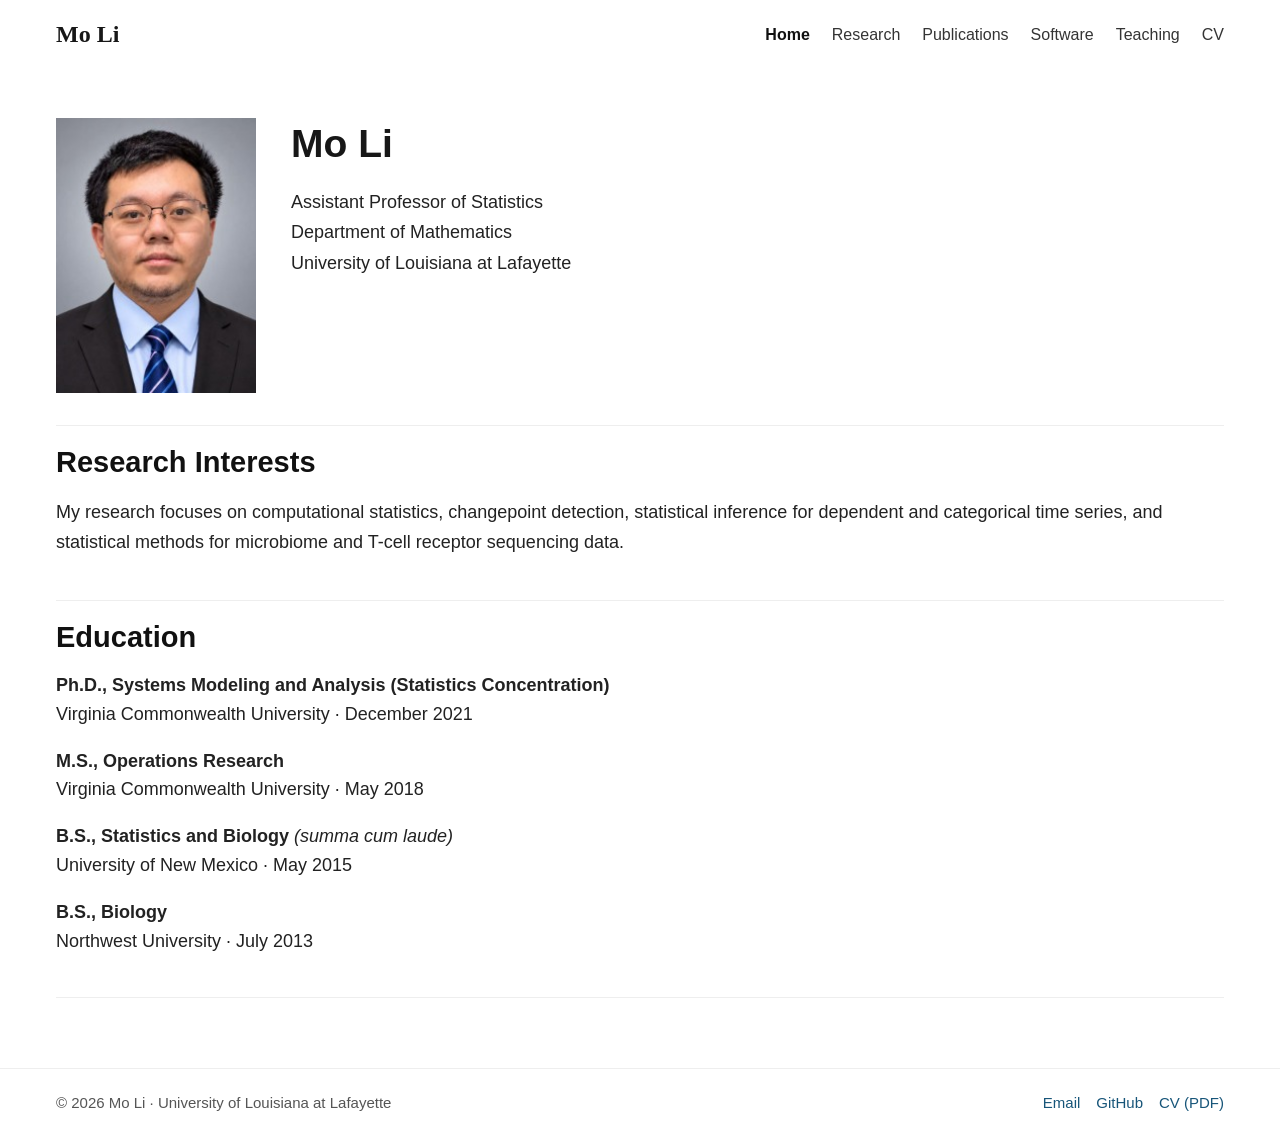
==== commit 3504e654: "Add files via upload" ====
--- a/index.html
+++ b/index.html
@@ -6,13 +6,16 @@
     <p>Assistant Professor of Statistics<br>
        Department of Mathematics<br>
        University of Louisiana at Lafayette</p>
-    <p><a href="mailto:mo.li@louisiana.edu">mo.li@louisiana.edu</a><br>
-       <a href="https://github.com/mli171">GitHub</a> &nbsp;·&nbsp;
-       <a href="assets/Mo_Li_CV.pdf">Curriculum Vitae (PDF)</a></p>
   </div>
 </section>
 <section><h2>Research Interests</h2>
 <p>My research focuses on computational statistics, changepoint detection, statistical inference for dependent and categorical time series, and statistical methods for microbiome and T-cell receptor sequencing data.</p>
 </section>
+<section class="education-section"><h2>Education</h2>
+<div class="education-entry"><strong>Ph.D., Systems Modeling and Analysis (Statistics Concentration)</strong><div>Virginia Commonwealth University · December 2021</div></div>
+<div class="education-entry"><strong>M.S., Operations Research</strong><div>Virginia Commonwealth University · May 2018</div></div>
+<div class="education-entry"><strong>B.S., Statistics and Biology <em>(summa cum laude)</em></strong><div>University of New Mexico · May 2015</div></div>
+<div class="education-entry"><strong>B.S., Biology</strong><div>Northwest University · July 2013</div></div>
+</section>
 
 </main><footer class="footer"><div class="wrap footer-inner"><div>© 2026 Mo Li · University of Louisiana at Lafayette</div><div><a href="mailto:mo.li@louisiana.edu">Email</a><a href="https://github.com/mli171">GitHub</a><a href="assets/Mo_Li_CV.pdf">CV (PDF)</a></div></div></footer></body></html>
--- a/assets/style.css
+++ b/assets/style.css
@@ -64,3 +64,6 @@
 .footer{font-size:15px}
 @media(max-width:800px){.wrap{padding-left:24px;padding-right:24px}.header-inner{display:block;padding-top:15px;padding-bottom:14px}.header-inner nav{gap:15px;margin-top:10px}.main{padding-top:28px}.info-grid{grid-template-columns:1fr;gap:18px}nav a{font-size:14px}.faculty-photo{width:130px}.faculty-home{font-size:16px}.faculty-home h2{font-size:24px}.faculty-profile h1{font-size:30px}.course-table td{font-size:14px}}
 @media(max-width:480px){.faculty-home .faculty-intro{gap:15px}.faculty-photo{width:100px}body{font-size:16px}.wrap{padding-left:18px;padding-right:18px}}
+
+/* Education added back to Home */
+.faculty-home .education-entry{margin:0 0 18px;line-height:1.6}.faculty-home .education-entry strong{font-weight:600}.faculty-home .education-entry em{font-weight:400}
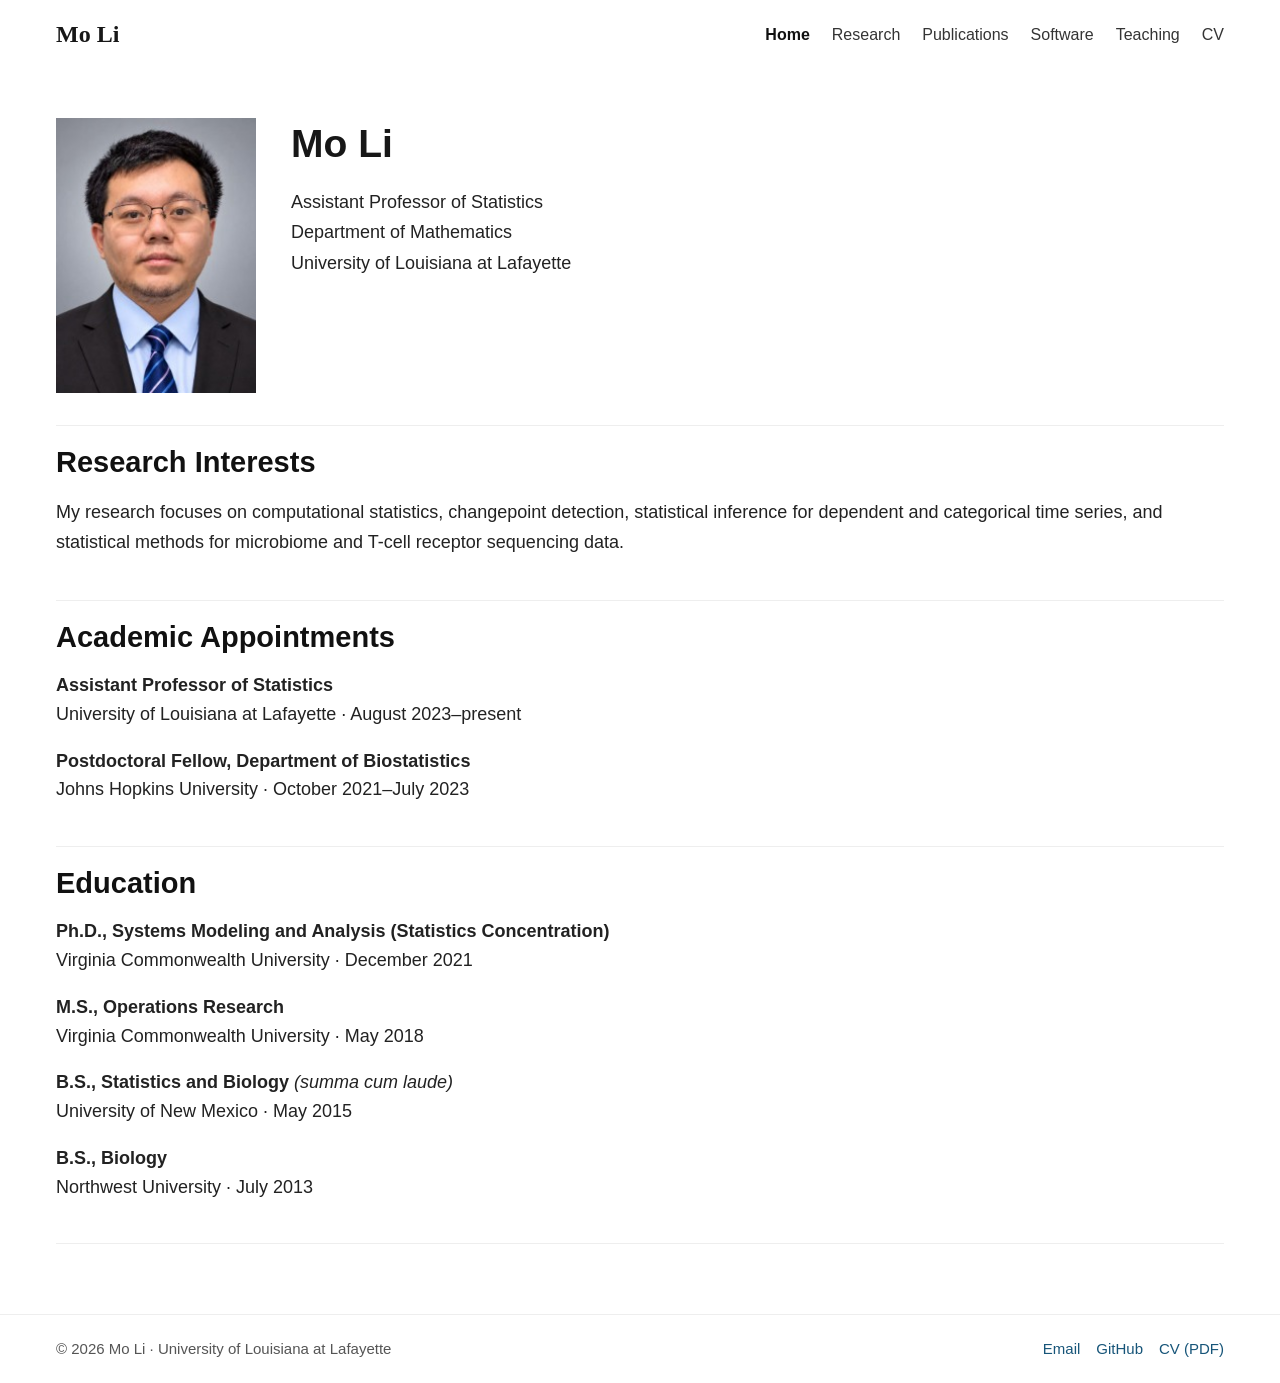
==== commit 1a27a3fa: "Add files via upload" ====
--- a/index.html
+++ b/index.html
@@ -11,6 +11,10 @@
 <section><h2>Research Interests</h2>
 <p>My research focuses on computational statistics, changepoint detection, statistical inference for dependent and categorical time series, and statistical methods for microbiome and T-cell receptor sequencing data.</p>
 </section>
+<section class="appointments-section"><h2>Academic Appointments</h2>
+<div class="education-entry"><strong>Assistant Professor of Statistics</strong><div>University of Louisiana at Lafayette · August 2023–present</div></div>
+<div class="education-entry"><strong>Postdoctoral Fellow, Department of Biostatistics</strong><div>Johns Hopkins University · October 2021–July 2023</div></div>
+</section>
 <section class="education-section"><h2>Education</h2>
 <div class="education-entry"><strong>Ph.D., Systems Modeling and Analysis (Statistics Concentration)</strong><div>Virginia Commonwealth University · December 2021</div></div>
 <div class="education-entry"><strong>M.S., Operations Research</strong><div>Virginia Commonwealth University · May 2018</div></div>
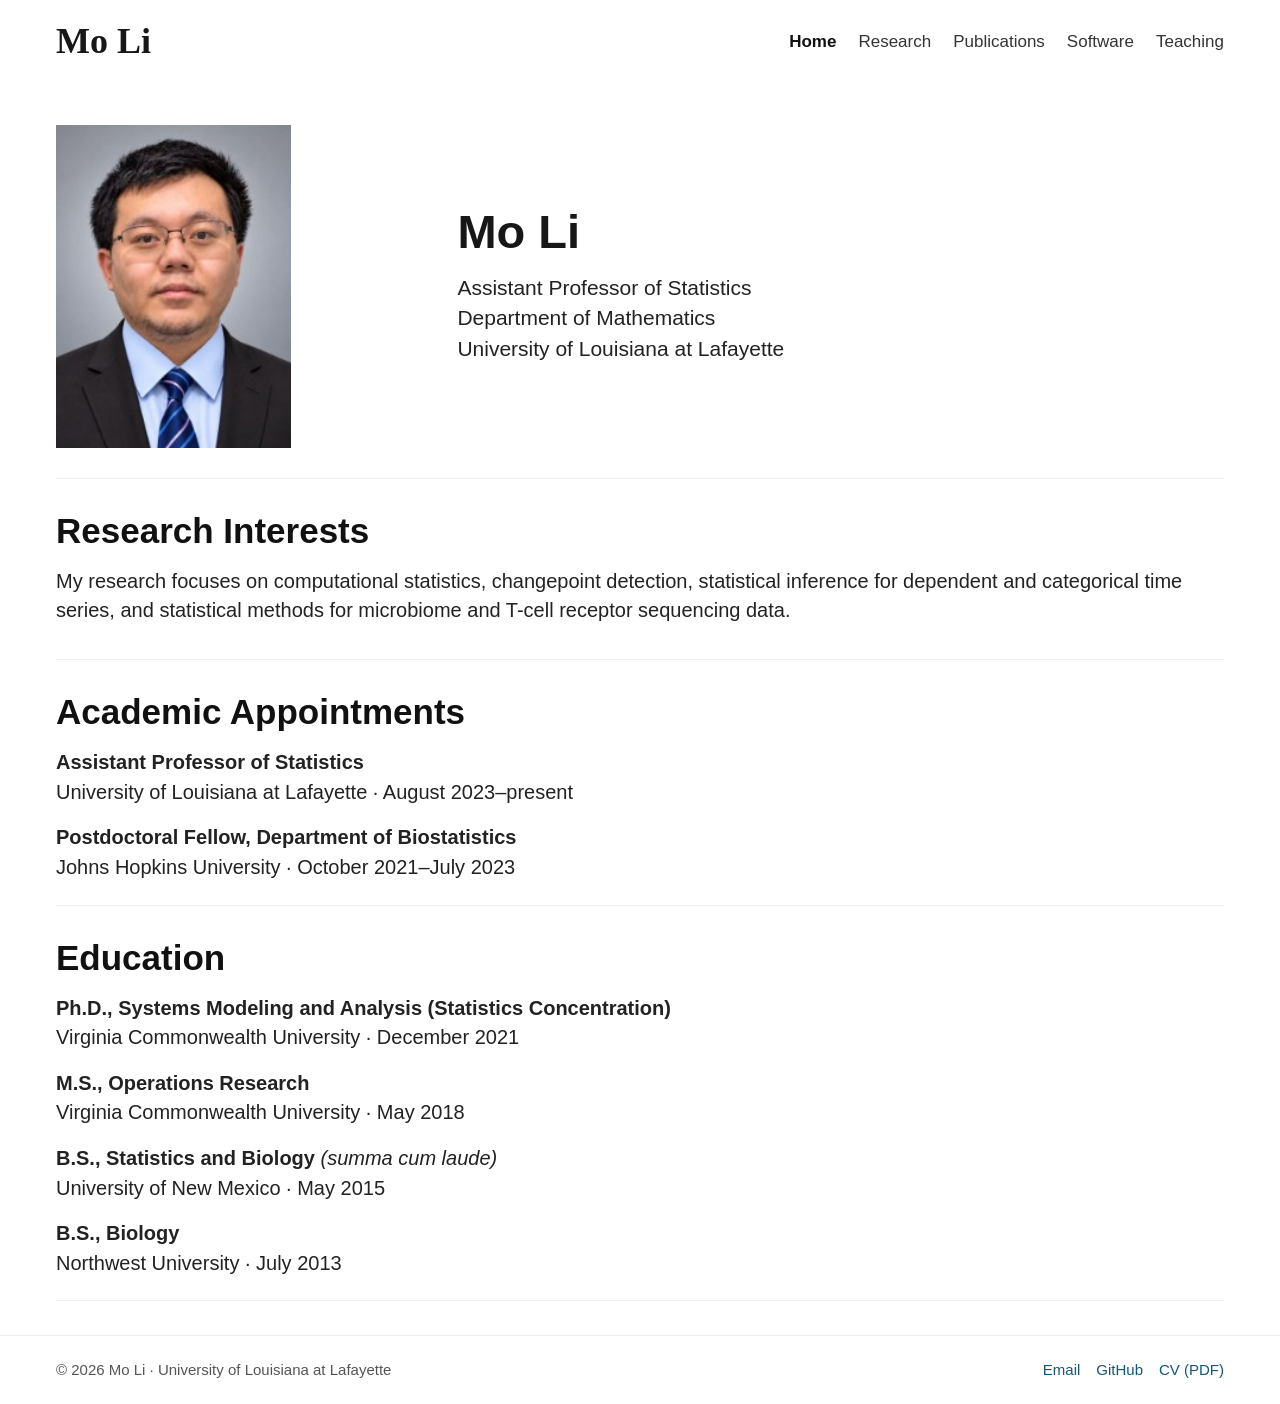
==== commit 2365adde: "Add files via upload" ====
--- a/index.html
+++ b/index.html
@@ -1,4 +1,4 @@
-<!doctype html><html lang="en"><head><meta charset="utf-8"><meta name="viewport" content="width=device-width, initial-scale=1"><meta name="description" content="Mo Li, Assistant Professor of Statistics, computational statistics, changepoint detection, time series and biostatistics."><meta name="theme-color" content="#ffffff"><title>Home | Mo Li</title><link rel="stylesheet" href="assets/style.css"></head><body><a class="skip" href="#content">Skip to content</a><header class="site-header"><div class="wrap header-inner"><a class="wordmark" href="index.html">Mo Li<span class="wordmark-dot">.</span></a><nav aria-label="Main navigation"><a href="index.html" aria-current="page" class="active">Home</a><a href="research.html" >Research</a><a href="publications.html" >Publications</a><a href="software.html" >Software</a><a href="teaching.html" >Teaching</a><a href="cv.html" >CV</a></nav></div></header><main id="content" class="wrap main faculty-home">
+<!doctype html><html lang="en"><head><meta charset="utf-8"><meta name="viewport" content="width=device-width, initial-scale=1"><meta name="description" content="Mo Li, Assistant Professor of Statistics, computational statistics, changepoint detection, time series and biostatistics."><meta name="theme-color" content="#ffffff"><title>Home | Mo Li</title><link rel="stylesheet" href="assets/style.css"></head><body><a class="skip" href="#content">Skip to content</a><header class="site-header"><div class="wrap header-inner"><a class="wordmark" href="index.html">Mo Li<span class="wordmark-dot">.</span></a><nav aria-label="Main navigation"><a href="index.html" aria-current="page" class="active">Home</a><a href="research.html" >Research</a><a href="publications.html" >Publications</a><a href="software.html" >Software</a><a href="teaching.html" >Teaching</a></nav></div></header><main id="content" class="wrap main faculty-home">
 <section class="faculty-intro">
   <img class="faculty-photo" src="assets/profile.jpg" alt="Portrait of Mo Li" width="180" height="247">
   <div class="faculty-profile">
--- a/assets/style.css
+++ b/assets/style.css
@@ -67,3 +67,184 @@
 
 /* Education added back to Home */
 .faculty-home .education-entry{margin:0 0 18px;line-height:1.6}.faculty-home .education-entry strong{font-weight:600}.faculty-home .education-entry em{font-weight:400}
+
+/* Oct 16 refinements: spacious home header and accessible typography */
+body {font-size:20px;line-height:1.7;}
+.wrap {max-width:1500px;}
+nav a {font-size:17px;}
+h1 {font-size:44px;}
+h2 {font-size:32px;}
+h3 {font-size:25px;}
+.intro {font-size:21px;}
+.faculty-home {font-size:21px;}
+.faculty-home .faculty-intro {display:grid;grid-template-columns:220px minmax(0,1fr);align-items:center;gap:clamp(44px,16vw,280px);}
+.faculty-photo {width:220px;}
+.faculty-profile h1 {font-size:46px;}
+.faculty-profile p {font-size:22px;line-height:1.75;}
+.faculty-home h2 {font-size:32px;}
+.faculty-home .education-entry {margin-bottom:19px;}
+.paper {padding:25px 0;}
+.paper strong {font-size:22px;line-height:1.5;}
+.paper p {font-size:20px;line-height:1.6;}
+.paper .meta,.meta,.small {font-size:18px;}
+.paper a {text-decoration:underline;text-underline-offset:3px;}
+.feature p,.project p,.info-grid .project p {font-size:20px;}
+.info-grid .project h2 {font-size:25px;}
+.course-table td {font-size:19px;}
+.course-table th {font-size:17px;}
+@media(max-width:800px) {
+  .faculty-home .faculty-intro {grid-template-columns:140px minmax(0,1fr);gap:25px;}
+  .faculty-photo {width:140px;}
+  .faculty-profile h1 {font-size:34px;}
+  .faculty-profile p {font-size:17px;}
+  .faculty-home {font-size:18px;}
+  .faculty-home h2 {font-size:27px;}
+  .paper strong {font-size:20px;}
+  .paper p {font-size:18px;}
+}
+@media(max-width:480px) {
+  .faculty-home .faculty-intro {grid-template-columns:100px minmax(0,1fr);gap:18px;}
+  .faculty-photo {width:100px;}
+  .faculty-profile h1 {font-size:29px;}
+  .faculty-profile p {font-size:15px;}
+  .paper strong {font-size:19px;}
+}
+
+/* Oct 16 final: readable, compact scholarly layout */
+body{font-size:21px;line-height:1.44}
+.wrap{max-width:1550px}
+.main{padding-top:25px;padding-bottom:36px;min-height:65vh}
+.site-header .header-inner{min-height:65px}
+h1{font-size:46px;margin:0 0 13px}h2{font-size:32px;margin:26px 0 10px}h3{font-size:25px}
+p{margin:7px 0 12px}
+.intro{font-size:21px;line-height:1.45;margin:5px 0 17px}
+.eyebrow{font-size:14px}
+.faculty-home{padding-top:22px;font-size:21px;line-height:1.43}
+.faculty-home .faculty-intro{grid-template-columns:235px minmax(0,1fr);gap:clamp(35px,13vw,240px);padding-bottom:18px}
+.faculty-photo{width:235px}
+.faculty-profile h1{font-size:47px;margin-bottom:10px}
+.faculty-profile p{font-size:23px;line-height:1.45;margin-bottom:8px}
+.faculty-home section:not(:first-child){padding:5px 0}
+.faculty-home h2{font-size:32px;margin:15px 0 10px}
+.faculty-home .education-entry{margin-bottom:11px;line-height:1.45}
+.paper{padding:11px 0;border-bottom:1px solid #e4e7eb}
+.paper .apa-citation{font-size:22px;line-height:1.47;margin:0;max-width:1400px;padding-left:1.35em;text-indent:-1.35em}
+.paper .apa-citation em{font-style:italic}
+.paper .apa-citation a{font-size:19px;white-space:nowrap}
+.list-clean li{margin-bottom:6px;line-height:1.5}
+.info-grid{gap:20px 45px}
+.info-grid .project{padding-bottom:9px}
+.info-grid .project h2{margin:4px 0 6px}
+.project p,.info-grid .project p{font-size:21px;line-height:1.45;margin:6px 0}
+.course-table td,.course-table th{padding:9px 11px;line-height:1.35}
+.course-table td{font-size:19px}
+.meta,.small{font-size:17px}
+@media(max-width:800px){body{font-size:18px}.main{padding-top:24px}.faculty-home .faculty-intro{grid-template-columns:140px 1fr;gap:20px}.faculty-photo{width:140px}.faculty-profile h1{font-size:33px}.faculty-profile p{font-size:17px}.paper .apa-citation{font-size:19px}.wrap{padding-left:22px;padding-right:22px}}
+@media(max-width:480px){.faculty-home .faculty-intro{grid-template-columns:100px 1fr;gap:14px}.faculty-photo{width:100px}.faculty-profile h1{font-size:29px}.faculty-profile p{font-size:15px}.paper .apa-citation{font-size:18px}}
+
+
+/* October 2026 refinement: readable but compact typography */
+body {font-size:23px;line-height:1.34;}
+.main {padding-top:19px;padding-bottom:24px;min-height:initial;}
+h1 {font-size:50px;margin:0 0 11px;}
+h2 {font-size:35px;margin:20px 0 8px;}
+h3 {font-size:28px;margin:12px 0 6px;}
+p {margin:5px 0 8px;}
+.intro {font-size:23px;line-height:1.33;margin:4px 0 11px;}
+.faculty-home {font-size:23px;line-height:1.35;}
+.faculty-home h2 {font-size:35px;margin:12px 0 7px;}
+.faculty-home .education-entry {margin-bottom:7px;line-height:1.35;}
+.faculty-profile p {font-size:24px;line-height:1.35;margin-bottom:6px;}
+.paper {padding:8px 0;}
+.paper .apa-citation {font-size:24px;line-height:1.34;}
+.paper .apa-citation a {font-size:22px;}
+.list-clean li, main li {line-height:1.36;margin-bottom:4px;}
+.info-grid {gap:12px 35px;}
+.info-grid .project {padding-bottom:5px;}
+.info-grid .project h3 {margin:3px 0 5px;}
+.project p,.info-grid .project p {font-size:23px;line-height:1.35;margin:4px 0;}
+.meta,.small,.info-grid .project .meta {font-size:20px;line-height:1.3;}
+.course-table td {font-size:21px;}
+.course-table th {font-size:19px;}
+.course-table td,.course-table th {padding:7px 10px;line-height:1.3;}
+@media(max-width:800px){body{font-size:20px}.intro{font-size:20px}.paper .apa-citation{font-size:21px}.faculty-home{font-size:20px}.project p,.info-grid .project p{font-size:20px}}
+@media(max-width:480px){body{font-size:19px}.paper .apa-citation{font-size:19px}.faculty-profile p{font-size:17px}}
+
+
+/* Oct 16: maintain heading sizes, refine text and whitespace */
+body {font-size:20px;line-height:1.46;}
+.main {padding-top:27px;padding-bottom:34px;}
+p {margin:7px 0 12px;}
+.intro {font-size:20px;line-height:1.45;margin:7px 0 17px;}
+.faculty-home {font-size:20px;line-height:1.46;}
+.faculty-profile p {font-size:21px;line-height:1.45;margin-bottom:9px;}
+.faculty-home .education-entry {margin-bottom:12px;line-height:1.45;}
+.faculty-home section:not(:first-child) {padding:10px 0;}
+.faculty-home h2 {margin:20px 0 12px;}
+.info-grid {gap:22px 42px;}
+.info-grid .project {padding-bottom:11px;}
+.project p,.info-grid .project p {font-size:20px;line-height:1.45;margin:7px 0;}
+.meta,.small,.info-grid .project .meta {font-size:17px;line-height:1.4;}
+.list-clean li, main li {line-height:1.45;margin-bottom:8px;}
+.course-table td {font-size:19px;}
+.paper {padding:13px 0;}
+.paper .apa-citation {font-size:21px;line-height:1.48;}
+.paper .apa-citation a {font-size:19px;}
+/* Number each publications/manuscripts section independently. */
+.publications-page h2 {counter-reset:publication-entry;}
+.publications-page .paper {position:relative;padding-left:2.35em;}
+.publications-page .paper::before {counter-increment:publication-entry;content:counter(publication-entry) ".";position:absolute;top:13px;left:0;width:1.8em;text-align:right;font-size:21px;font-weight:600;line-height:1.48;}
+.publications-page .paper .apa-citation {padding-left:0;text-indent:0;max-width:none;}
+@media (max-width:800px) {
+  body,.faculty-home {font-size:18px;}
+  .intro,.project p,.info-grid .project p {font-size:18px;}
+  .paper .apa-citation,.publications-page .paper::before {font-size:19px;}
+}
+@media (max-width:480px) {
+  body,.faculty-home {font-size:17px;}
+  .paper .apa-citation,.publications-page .paper::before {font-size:18px;}
+  .publications-page .paper {padding-left:2em;}
+}
+
+/* Vertical research sections and visible publication numbering */
+.research-stack{display:block;margin-top:18px;}
+.research-stack .project{display:block;padding:15px 0 18px;border-bottom:1px solid #e5e8eb;}
+.research-stack .project h2{font-size:27px;margin:0 0 10px;padding:0;border:0;}
+.research-stack .project p{margin:5px 0 8px;}
+.publications-page .paper::before{content:none!important;}
+.publications-page .paper{position:relative;padding-left:2.5em;}
+.publications-page .paper-number{position:absolute;top:13px;left:0;font-size:21px;font-weight:600;line-height:1.48;}
+@media(max-width:800px){.research-stack .project h2{font-size:23px}.publications-page .paper-number{font-size:19px;}}
+
+/* Site name in top navigation: larger and more prominent. */
+.site-header .wordmark {font-size:36px;line-height:1.15;font-weight:700;white-space:nowrap;}
+.site-header .header-inner {min-height:83px;}
+@media(max-width:800px){.site-header .wordmark{font-size:31px;}}
+@media(max-width:480px){.site-header .wordmark{font-size:29px;}}
+
+/* Consistent breathing room between the site header and the content on every page. */
+.main, .main.faculty-home {padding-top:72px;}
+@media(max-width:800px){.main, .main.faculty-home {padding-top:48px;}}
+@media print {.main, .main.faculty-home {padding-top:10px;}}
+
+/* Home-specific spacing: balance the large header gap and dense profile sections. */
+.main.faculty-home {padding-top:42px;}
+.faculty-home .faculty-intro {padding-bottom:30px;}
+.faculty-home section:not(:first-child) {padding:18px 0 22px;}
+.faculty-home h2 {margin:14px 0 16px;}
+.faculty-home .education-entry {margin-bottom:16px;line-height:1.48;}
+.faculty-home .education-entry:last-child {margin-bottom:0;}
+@media(max-width:800px){.main.faculty-home {padding-top:30px;}.faculty-home section:not(:first-child){padding:15px 0 19px;}}
+@media print {.main.faculty-home {padding-top:10px;}}
+
+/* Research funding heading matches primary page heading. */
+.research-stack + .funding-title {font-size:50px;line-height:1.2;font-weight:700;margin-top:35px;margin-bottom:14px;}
+@media(max-width:800px){.research-stack + .funding-title{font-size:40px;}}
+@media(max-width:480px){.research-stack + .funding-title{font-size:34px;}}
+
+/* Publications: highlight Mo Li and explain author contribution markers. */
+.publications-page .my-name { font-weight: 750; color: inherit; }
+.publications-page .publication-legend { font-size: 0.88em; margin-top: 0.35rem; margin-bottom: 1.4rem; }
+
+/* Clearly emphasize the website owner in every citation. */
+.publications-page .paper .apa-citation strong.my-name {font-family: Arial, Helvetica, sans-serif !important; font-weight: 800 !important; font-size: inherit !important; color: #101010 !important;}
